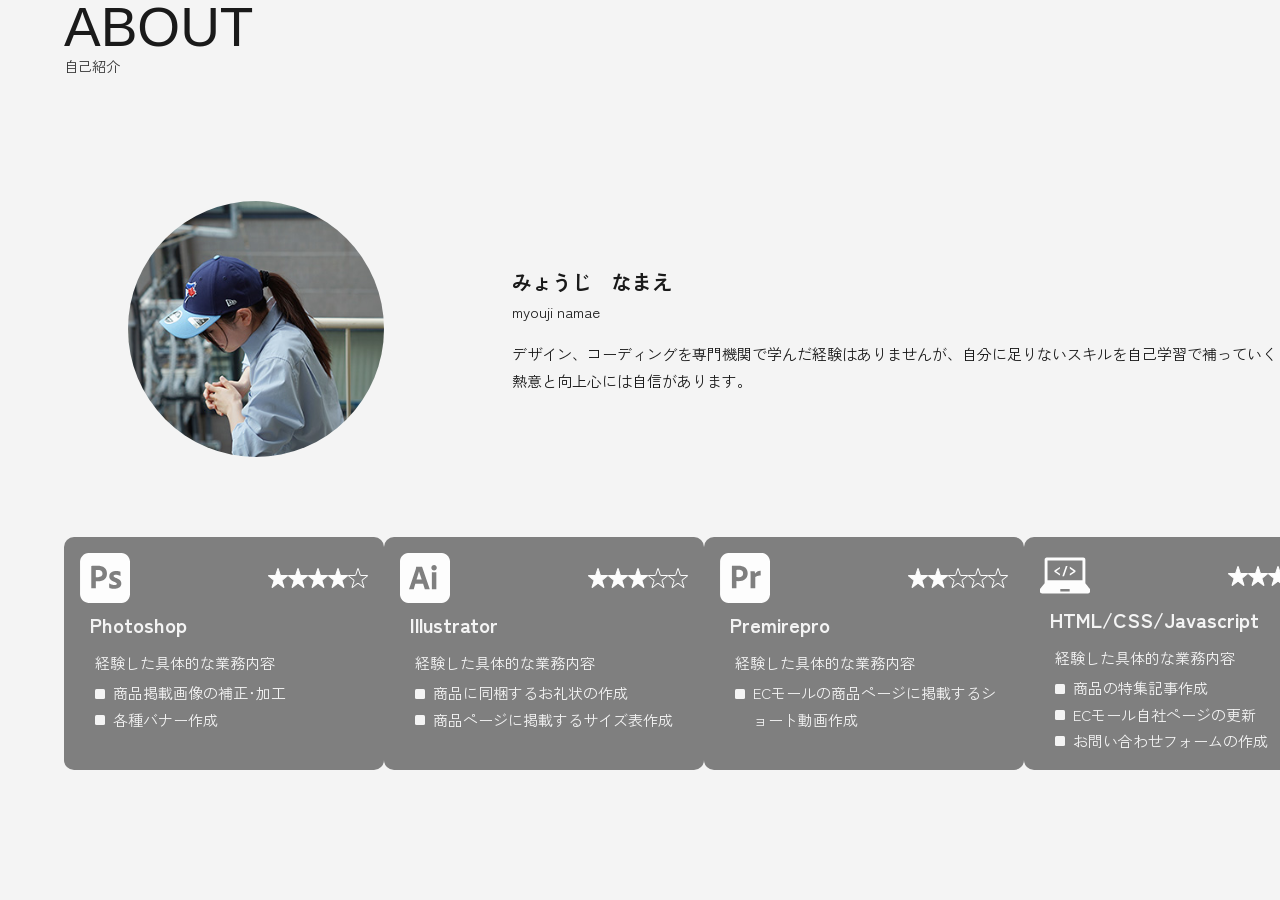
==== about.html @ 2771067e "初回ファイルの追加" ====
<!DOCTYPE html>
<html lang="ja">

<head>
    <meta charset="UTF-8">
    <meta name="viewport" content="width=device-width, initial-scale=1.0">
    <title>About</title>
    <link rel="stylesheet" href="css/destyle.css" type="text/css">
    <link rel="stylesheet" href="css/style.css" type="text/css">
    <link rel="preconnect" href="https://fonts.googleapis.com">
    <link rel="preconnect" href="https://fonts.gstatic.com" crossorigin>
    <link
        href="https://fonts.googleapis.com/css2?family=Google+Sans+Flex:opsz,wght@6..144,1..1000&family=Zen+Kaku+Gothic+Antique&display=swap"
        rel="stylesheet">
</head>

<body>
    <div id="selfintro_wrap">
        <h2 class="sans_flex">ABOUT</h2>
        <div class="section_subtitle">自己紹介</div>
        <div class="selfportrait_wrap">
            <p class="me_img"><img src="img/icon.jpg" alt="みょうじ　なまえ"></p>
            <div class="me_text">
                <p class="name">みょうじ　なまえ</p>
                <p class="name_deco">myouji namae</p>

                <p>
                    デザイン、コーディングを専門機関で学んだ経験はありませんが、自分に足りないスキルを自己学習で補っていく熱意と向上心には自信があります。 </p>
            </div>
        </div>

        <div class="skill">
            <div class="skill_swiper">
                <ul class="skillcard_wrap swiper-wrapper">
                    <li class="skillcard ps swiper-slide">
                        <div class="skill_title">
                            <p class="skill_icon">
                                <img src="img/ps.svg" alt="Photoshopのアイコン">
                            </p>
                            <div class="star_flex">
                                <p class="star">
                                    <img src="img/star_black.svg" alt="星マーク">
                                </p>
                                <p class="star">
                                    <img src="img/star_black.svg" alt="星マーク">
                                </p>
                                <p class="star">
                                    <img src="img/star_black.svg" alt="星マーク">
                                </p>
                                <p class="star">
                                    <img src="img/star_black.svg" alt="星マーク">
                                </p>
                                <p class="star">
                                    <img src="img/star_white.svg" alt="星マーク">
                                </p>
                            </div>
                        </div>
                        <h3>Photoshop</h3>

                        <span>
                            <h4>経験した具体的な業務内容</h4>
                            <ul class="detail">
                                <li>商品掲載画像の補正･加工</li>
                                <li>各種バナー作成</li>
                            </ul>
                        </span>
                    </li>
                    <li class="skillcard ai swiper-slide">
                        <div class="skill_title">
                            <p class="skill_icon">
                                <img src="img/ai.svg" alt="Illustratorのアイコン">
                            </p>
                            <div class="star_flex">
                                <p class="star">
                                    <img src="img/star_black.svg" alt="星マーク">
                                </p>
                                <p class="star">
                                    <img src="img/star_black.svg" alt="星マーク">
                                </p>
                                <p class="star">
                                    <img src="img/star_black.svg" alt="星マーク">
                                </p>
                                <p class="star">
                                    <img src="img/star_white.svg" alt="星マーク">
                                </p>
                                <p class="star">
                                    <img src="img/star_white.svg" alt="星マーク">
                                </p>
                            </div>
                        </div>
                        <h3>Illustrator</h3>
                        <span>
                            <h4>経験した具体的な業務内容</h4>
                            <ul class="detail">
                                <li>商品に同梱するお礼状の作成</li>
                                <li>商品ページに掲載するサイズ表作成</li>
                            </ul>
                        </span>
                    </li>
                    <li class="skillcard pre swiper-slide">
                        <div class="skill_title">
                            <p class="skill_icon">
                                <img src="img/pre.svg" alt="Premireproのアイコン">
                            </p>
                            <div class="star_flex">
                                <p class="star">
                                    <img src="img/star_black.svg" alt="星マーク">
                                </p>
                                <p class="star">
                                    <img src="img/star_black.svg" alt="星マーク">
                                </p>
                                <p class="star">
                                    <img src="img/star_white.svg" alt="星マーク">
                                </p>
                                <p class="star">
                                    <img src="img/star_white.svg" alt="星マーク">
                                </p>
                                <p class="star">
                                    <img src="img/star_white.svg" alt="星マーク">
                                </p>
                            </div>
                        </div>
                        <h3>Premirepro</h3>
                        <span>
                            <h4>経験した具体的な業務内容</h4>
                            <ul class="detail">
                                <li>ECモールの商品ページに掲載するショート動画作成</li>
                            </ul>
                        </span>
                    </li>
                    <li class="skillcard hc swiper-slide">
                        <div class="skill_title">
                            <p class="skill_icon">
                                <img src="img/coading.svg" alt="HTML/CSSのアイコン">
                            </p>
                            <div class="star_flex">
                                <p class="star">
                                    <img src="img/star_black.svg" alt="星マーク">
                                </p>
                                <p class="star">
                                    <img src="img/star_black.svg" alt="星マーク">
                                </p>
                                <p class="star">
                                    <img src="img/star_black.svg" alt="星マーク">
                                </p>
                                <p class="star">
                                    <img src="img/star_black.svg" alt="星マーク">
                                </p>
                                <p class="star">
                                    <img src="img/star_white.svg" alt="星マーク">
                                </p>
                            </div>
                        </div>
                        <h3>HTML/CSS/Javascript</h3>
                        <span>
                            <h4>経験した具体的な業務内容</h4>
                            <ul class="detail">
                                <li>商品の特集記事作成</li>
                                <li>ECモール自社ページの更新</li>
                                <li>お問い合わせフォームの作成</li>
                            </ul>
                        </span>
                    </li>
                    <li class="skillcard js swiper-slide">
                        <div class="skill_title">
                            <p class="skill_icon">
                                <img src="img/camera.svg" alt="カメラのアイコン">
                            </p>
                            <div class="star_flex">
                                <p class="star">
                                    <img src="img/star_black.svg" alt="星マーク">
                                </p>
                                <p class="star">
                                    <img src="img/star_black.svg" alt="星マーク">
                                </p>
                                <p class="star">
                                    <img src="img/star_black.svg" alt="星マーク">
                                </p>
                                <p class="star">
                                    <img src="img/star_black.svg" alt="星マーク">
                                </p>
                                <p class="star">
                                    <img src="img/star_white.svg" alt="星マーク">
                                </p>
                            </div>
                        </div>
                        <h3>一眼レフカメラを用いた撮影</h3>
                        <span>
                            <h4>経験した具体的な業務内容</h4>
                            <ul class="detail">
                                <li>商品掲載画像の撮影</li>
                                <li>アパレル商品の着用画像撮影</li>
                                <li>ショート動画用の動画撮影</li>
                            </ul>
                        </span>
                    </li>
                    <li class="skillcard marketing swiper-slide">
                        <div class="skill_title">
                            <p class="skill_icon">
                                <img src="img/marketing.svg" alt="marketingのアイコン">
                            </p>
                            <div class="star_flex">
                                <p class="star">
                                    <img src="img/star_black.svg" alt="星マーク">
                                </p>
                                <p class="star">
                                    <img src="img/star_black.svg" alt="星マーク">
                                </p>
                                <p class="star">
                                    <img src="img/star_white.svg" alt="星マーク">
                                </p>
                                <p class="star">
                                    <img src="img/star_white.svg" alt="星マーク">
                                </p>
                                <p class="star">
                                    <img src="img/star_white.svg" alt="星マーク">
                                </p>
                            </div>
                        </div>
                        <h3>マーケティング/SNS</h3>
                        <span>
                            <h4>経験した具体的な業務内容</h4>
                            <ul class="detail">
                                <li>Instagramのフィード作成</li>
                                <li>Xのポスト作成</li>
                            </ul>
                        </span>
                    </li>

                </ul>
            </div>
        </div>
    </div>
</body>

</html>
---- css/destyle.css ----
/*! destyle.css v4.0.1 | MIT License | https://github.com/nicolas-cusan/destyle.css */

/* Reset box-model and set borders */
/* ============================================ */

*,
::before,
::after {
  box-sizing: border-box;
  border-style: solid;
  border-width: 0;
  min-width: 0;
}

/* Document */
/* ============================================ */

/**
 * 1. Correct the line height in all browsers.
 * 2. Prevent adjustments of font size after orientation changes in iOS.
 * 3. Remove gray overlay on links for iOS.
 */

html {
  line-height: 1.15; /* 1 */
  -webkit-text-size-adjust: 100%; /* 2 */
  -webkit-tap-highlight-color: transparent; /* 3*/
}

/* Sections */
/* ============================================ */

/**
 * Remove the margin in all browsers.
 */

body {
  margin: 0;
}

/**
 * Render the `main` element consistently in IE.
 */

main {
  display: block;
}

/* Vertical rhythm */
/* ============================================ */

p,
table,
blockquote,
address,
pre,
iframe,
form,
figure,
dl {
  margin: 0;
}

/* Headings */
/* ============================================ */

h1,
h2,
h3,
h4,
h5,
h6 {
  font-size: inherit;
  font-weight: inherit;
  margin: 0;
}

/* Lists (enumeration) */
/* ============================================ */

ul,
ol {
  margin: 0;
  padding: 0;
  list-style: none;
}

/* Lists (definition) */
/* ============================================ */

dt {
  font-weight: bold;
}

dd {
  margin-left: 0;
}

/* Grouping content */
/* ============================================ */

/**
 * 1. Add the correct box sizing in Firefox.
 * 2. Show the overflow in Edge and IE.
 */

hr {
  box-sizing: content-box; /* 1 */
  height: 0; /* 1 */
  overflow: visible; /* 2 */
  border-top-width: 1px;
  margin: 0;
  clear: both;
  color: inherit;
}

/**
 * 1. Correct the inheritance and scaling of font size in all browsers.
 * 2. Correct the odd `em` font sizing in all browsers.
 */

pre {
  font-family: monospace, monospace; /* 1 */
  font-size: inherit; /* 2 */
}

address {
  font-style: inherit;
}

/* Text-level semantics */
/* ============================================ */

/**
 * Remove the gray background on active links in IE 10.
 */

a {
  background-color: transparent;
  text-decoration: none;
  color: inherit;
}

/**
 * 1. Remove the bottom border in Chrome 57-
 * 2. Add the correct text decoration in Chrome, Edge, IE, Opera, and Safari.
 */

abbr[title] {
  text-decoration: underline dotted; /* 2 */
}

/**
 * Add the correct font weight in Chrome, Edge, and Safari.
 */

b,
strong {
  font-weight: bolder;
}

/**
 * 1. Correct the inheritance and scaling of font size in all browsers.
 * 2. Correct the odd `em` font sizing in all browsers.
 */

code,
kbd,
samp {
  font-family: monospace, monospace; /* 1 */
  font-size: inherit; /* 2 */
}

/**
 * Add the correct font size in all browsers.
 */

small {
  font-size: 80%;
}

/**
 * Prevent `sub` and `sup` elements from affecting the line height in
 * all browsers.
 */

sub,
sup {
  font-size: 75%;
  line-height: 0;
  position: relative;
  vertical-align: baseline;
}

sub {
  bottom: -0.25em;
}

sup {
  top: -0.5em;
}

/* Replaced content */
/* ============================================ */

/**
 * Prevent vertical alignment issues.
 */

svg,
img,
embed,
object,
iframe {
  vertical-align: bottom;
}

/* Forms */
/* ============================================ */

/**
 * Reset form fields to make them styleable.
 * 1. Make form elements stylable across systems iOS especially.
 * 2. Inherit text-transform from parent.
 */

button,
input,
optgroup,
select,
textarea {
  -webkit-appearance: none; /* 1 */
  appearance: none;
  vertical-align: middle;
  color: inherit;
  font: inherit;
  background: transparent;
  padding: 0;
  margin: 0;
  border-radius: 0;
  text-align: inherit;
  text-transform: inherit; /* 2 */
}

/**
 * Correct cursors for clickable elements.
 */

button,
[type="button"],
[type="reset"],
[type="submit"] {
  cursor: pointer;
}

button:disabled,
[type="button"]:disabled,
[type="reset"]:disabled,
[type="submit"]:disabled {
  cursor: default;
}

/**
 * Improve outlines for Firefox and unify style with input elements & buttons.
 */

:-moz-focusring {
  outline: auto;
}

select:disabled {
  opacity: inherit;
}

/**
 * Remove padding
 */

option {
  padding: 0;
}

/**
 * Reset to invisible
 */

fieldset {
  margin: 0;
  padding: 0;
  min-width: 0;
}

legend {
  padding: 0;
}

/**
 * Add the correct vertical alignment in Chrome, Firefox, and Opera.
 */

progress {
  vertical-align: baseline;
}

/**
 * Remove the default vertical scrollbar in IE 10+.
 */

textarea {
  overflow: auto;
}

/**
 * Correct the cursor style of increment and decrement buttons in Chrome.
 */

[type="number"]::-webkit-inner-spin-button,
[type="number"]::-webkit-outer-spin-button {
  height: auto;
}

/**
 * Correct the outline style in Safari.
 */

[type="search"] {
  outline-offset: -2px; /* 1 */
}

/**
 * Remove the inner padding in Chrome and Safari on macOS.
 */

[type="search"]::-webkit-search-decoration {
  -webkit-appearance: none;
}

/**
 * 1. Correct the inability to style clickable types in iOS and Safari.
 * 2. Fix font inheritance.
 */

::-webkit-file-upload-button {
  -webkit-appearance: button; /* 1 */
  font: inherit; /* 2 */
}

/**
 * Fix appearance for Firefox
 */
[type="number"] {
  -moz-appearance: textfield;
}

/**
 * Clickable labels
 */

label[for] {
  cursor: pointer;
}

/* Interactive */
/* ============================================ */

/*
 * Add the correct display in Edge, IE 10+, and Firefox.
 */

details {
  display: block;
}

/*
 * Add the correct display in all browsers.
 */

summary {
  display: list-item;
}

/*
 * Remove outline for editable content.
 */

[contenteditable]:focus {
  outline: auto;
}

/* Tables */
/* ============================================ */

/**
1. Correct table border color inheritance in all Chrome and Safari.
*/

table {
  border-color: inherit; /* 1 */
  border-collapse: collapse;
}

caption {
  text-align: left;
}

td,
th {
  vertical-align: top;
  padding: 0;
}

th {
  text-align: left;
  font-weight: bold;
}
---- css/style.css ----
@charset "utf-8";

/* 基本 */
html {
    scroll-behavior: smooth;
}

@view-transition {
    navigation: auto;
}

:root {
    --basecolor: #f4f4f4;
    --accentcolor: #d83a3a;
    --fontcolor: #1a1a1a;
    --darkgray: #7f7f7f;
}

* {
    box-sizing: border-box;
}

html {
    scroll-behavior: smooth;
}

img,
svg {
    display: block;
    max-width: 100%;
}

body {
    background-color: var(--basecolor);
    color: var(--fontcolor);
    font-size: 15px;
    font-family: "Zen Kaku Gothic Antique", sans-serif;
    line-height: 1.75;
}

section {
    margin-bottom: 7rem;
}

#works_wrap,
.hero_wrap,
#selfintro_wrap,
.contact_wrap,
#thanks_wrap,
#works01_wrap,
#works02_wrap,
#works03_wrap,
#works04_wrap {
    width: 1200px;
    margin: auto;
}

#works01_wrap,
#works02_wrap,
#works03_wrap,
#works04_wrap {
    margin-top: 5rem;
}

h1 {
    font-size: 100px;
    letter-spacing: 0.4 !important;
    line-height: 1.25;
}

h2 {
    font-size: 55px;
    line-height: 1;
}

h3 {
    font-size: 20px;
    font-weight: 700;
    padding: 0.25rem 0 0.5rem 0.5em;
}

h4 {
    padding-left: 1em;
    padding-bottom: 0.25rem;
}

h5 {
    font-size: 55px;
    font-weight: normal;
    margin: 0;
    line-height: 1;
}

.sans_flex {
    font-family: "Google Sans Flex", sans-serif;
}

.section_subtitle {
    font-size: 14px;
    color: #333;
    margin: 0.25rem 0;
    line-height: 1;
    margin-bottom: 3rem;
}

/* テキストリビール */
.reveal-line {
    display: block;
}

.text-reveal {
    display: block;
    overflow: hidden;
}

.text-reveal-inner {
    display: block;
    opacity: 0;
    transform: translateY(100%);
    transition: opacity 1.2s cubic-bezier(0.22, 1, 0.36, 1),
        transform 1.2s cubic-bezier(0.22, 1, 0.36, 1);
}

.text-reveal.is-animated .text-reveal-inner {
    opacity: 1;
    transform: translateY(0);
}

/* ヘッダー */
#headerContainer {
    width: 100%;
}

header {
    width: 100%;
    position: fixed;
    top: 0;
    left: 0;
    right: 0;
    z-index: 110;
    display: flex;
    align-items: center;
    justify-content: space-between;
    padding: 1.1rem 5vw;
    background-color: transparent;
    color: var(--fontcolor);
    opacity: 0;
    visibility: hidden;
    transform: translateY(-12px);
    transition: opacity .4s ease, transform .4s ease, visibility .4s ease,
        background-color .35s ease, color .35s ease;
}

header.visible {
    opacity: 1;
    visibility: visible;
    transform: translateY(0);
}

header.open {
    background-color: var(--fontcolor);
    color: var(--basecolor);
}

/* ナビ */
.logo {
    font-weight: 900;
    font-size: 1rem;
    letter-spacing: .06em;
    color: inherit;
}

.menu-btn {
    width: 32px;
    height: 22px;
    position: relative;
    background: none;
    border: none;
    cursor: pointer;
    z-index: 110;
}

.menu-btn span {
    position: absolute;
    left: 0;
    right: 0;
    height: 2px;
    background: currentColor;
    transition: transform .35s ease, opacity .35s ease, background .35s ease;
}

.menu-btn span:nth-child(1) {
    top: 0;
}

.menu-btn span:nth-child(2) {
    top: 10px;
}

.menu-btn span:nth-child(3) {
    top: 20px;
}

.menu-btn.open span:nth-child(1) {
    transform: translateY(10px) rotate(45deg);
}

.menu-btn.open span:nth-child(2) {
    opacity: 0;
}

.menu-btn.open span:nth-child(3) {
    transform: translateY(-10px) rotate(-45deg);
}

.nav-overlay {
    position: fixed;
    inset: 0;
    background: var(--fontcolor);
    z-index: 105;
    display: flex;
    flex-direction: column;
    align-items: flex-start;
    justify-content: center;
    gap: 1.6rem;
    padding: 0 10vw;
    transform: translateY(-100%);
    transition: transform .5s cubic-bezier(.2, .7, .2, 1);
}

.nav-overlay.open {
    transform: translateY(0);
}

.nav-overlay a {
    color: var(--basecolor);
    font-size: 2rem;
    font-weight: 700;
    position: relative;
    padding-bottom: .15em;
}

.nav-overlay a::after {
    content: "";
    position: absolute;
    left: 0;
    bottom: 0;
    height: 3px;
    width: 0;
    background: var(--accentcolor);
    transition: width .35s ease;
}

.nav-overlay a:hover::after,
.nav-overlay a:focus-visible::after {
    width: 100%;
}

.nav-overlay small {
    color: var(--accentcolor);
    letter-spacing: .2em;
    font-size: .7rem;
}

/* HERO */
#hero {
    width: 100%;
    aspect-ratio: 16 / 9;
    padding: 10rem;
}

/* WORKS */
.works_wrap .swiper {
    overflow: hidden;
}

.works_card {
    display: flex;
    gap: 1rem;

}

.works_card li {
    width: calc((100% / 4) - 1rem);
    height: auto;
    aspect-ratio: 3 / 4;
    border-radius: 10px;
    background-color: #dedede;
    display: flex;
    align-items: var(--darkgray);
    position: relative;
}

.works_card li {
    background-image: linear-gradient(transparent, #0000007d);
    background-size: cover;
    background-position: center;
}

.works_card li:first-child {
    background-image: url(../img/mock01.webp);
}

.works_card li:nth-child(2) {
    background-image: url(../img/works02.webp);
}

.works_card li:nth-child(3) {
    background-image: url(../img/works03.webp);
}

.works_card li:nth-child(4) {
    background-image: url(../img/works04.webp);
}

.bc_gradation {
    display: inline-block;
    width: 100%;
}

.works_title {
    position: absolute;
    bottom: 0.5rem;
    left: 0.5rem;
}

/* ABOUT */
.selfportrait_wrap {
    padding: 5rem 0;
    display: flex;
    justify-content: space-around;
    align-items: center;
}

.me_img {
    width: 20%;
}

.me_img img {
    border-radius: 50%;
}

.me_text {
    width: 60%;
}

.name {
    font-size: 20px;
    font-weight: 600;
}

.name_deco {
    margin-bottom: 1rem;
}

.skill_swiper {
    width: 100%;
    overflow: hidden;
}

.skillcard_wrap {
    width: 100%;
    display: flex;
    flex-wrap: nowrap;
}

.skillcard {
    flex-shrink: 0;
    width: min(320px, 78vw);
    border-radius: 10px;
    color: var(--basecolor);
    padding: 1rem;
    background-color: var(--darkgray);
}


.skill_icon {
    width: 50px;

}

.skill_title {
    display: flex;
    align-items: center;
    justify-content: space-between;
}

.star_flex {
    display: flex;
}

.star {
    width: 20px;
    height: 20px;
}

.star img {
    width: 100%;
    height: 100%;
    object-fit: fill;
    /* アスペクト比を無視して枠いっぱいに広げる */
    display: block;
    /* インライン要素特有の隙間を消す */
}

.detail {
    padding-left: 1em;
}

.detail li {
    display: flex;
    align-items: flex-start;
    gap: 0.5em;
}

.detail li::before {
    content: "";
    width: 10px;
    height: 10px;
    border-radius: 1.5px;
    background-color: var(--basecolor);
    flex-shrink: 0;
    margin-top: 0.55em;
}


/* CONTACT */

.contact_form {
    width: 800px;
    margin: auto;
}

.lead-text {
    font-size: 14px;
    line-height: 1.9;
    margin-bottom: 8px;
}

.lead-note {
    font-size: 12px;
    line-height: 1.8;
    color: #555;
    margin: 0;
}

form {
    margin-top: 40px;
}

.form-group {
    margin-bottom: 24px;
}

label {
    display: flex;
    align-items: center;
    font-size: 13px;
    font-weight: 600;
    margin-bottom: 8px;
}

.required {
    color: #d0021b;
    font-size: 11px;
    font-weight: 600;
    margin-left: 8px;
    border: 1px solid #d0021b;
    padding: 1px 6px;
    border-radius: 2px;
}

input[type="text"],
input[type="email"],
textarea {
    width: 100%;
    padding: 14px 16px;
    font-size: 14px;
    border: 0.25px #555 solid;
    background-color: #ffffff;
    border-radius: 5px;
    font-family: inherit;
}

textarea {
    min-height: 160px;
    resize: vertical;
}

input:focus,
textarea:focus {
    outline: 2px solid #333;
}

.submit-area {
    text-align: center;
}

button.submit-btn {
    width: 100%;
    max-width: 340px;
    padding: 20px 0;
    background-color: var(--fontcolor);
    color: #ffffff;
    border: none;
    font-size: 15px;
    font-weight: 600;
    letter-spacing: 0.1em;
    cursor: pointer;
    border-radius: 10px;
    transition: 0.3s ease-in-out;
    text-align: center;
}

button.submit-btn:hover {
    letter-spacing: 0.2em;
}

.error-message {
    color: #d00;
    font-size: 14px;
    margin: 0 0 15px;
    text-align: center;
}

/* WORKS詳細ページ（共通） */
.work-breadcrumb {
    margin-bottom: 2.5rem;
}

.work-breadcrumb a {
    display: inline-flex;
    align-items: center;
    gap: 0.5em;
    font-size: 13px;
    color: var(--darkgray);
    transition: color .25s ease;
}

.work-breadcrumb a::before {
    content: "←";
    display: inline-block;
    transition: transform .25s ease;
}

.work-breadcrumb a:hover {
    color: var(--accentcolor);
}

.work-breadcrumb a:hover::before {
    transform: translateX(-3px);
}

.work-category {
    display: inline-block;
    font-size: 13px;
    font-weight: 700;
    letter-spacing: 0.15em;
    color: var(--accentcolor);
    margin-bottom: 0.75rem;
}

.work-hero {
    margin-bottom: 3.5rem;
}

.work-hero h1 {
    font-size: 60px;
    margin-bottom: 1.5rem;
}

.work-hero .hero_copy {
    max-width: 700px;
    color: #333;
}

.work-meta-list {
    display: flex;
    flex-wrap: wrap;
    gap: 2rem 4rem;
    margin: 3rem 0 5rem;
    padding: 2rem 0;
    border-top: 1px solid #ccc;
    border-bottom: 1px solid #ccc;
}

.work-meta-list dt {
    font-size: 12px;
    letter-spacing: 0.1em;
    color: #777;
    margin-bottom: 0.4rem;
}

.work-meta-list dd {
    font-size: 15px;
    font-weight: 600;
}

.work-link-btn {
    display: inline-block;
    width: 100%;
    max-width: 340px;
    text-align: center;
    margin-top: 0.5rem;
    padding: 0.9rem 2.2rem;
    background-color: var(--fontcolor);
    color: #ffffff;
    border-radius: 10px;
    font-size: 14px;
    letter-spacing: 0.05em;
    transition: 0.4s ease-in-out;
}

.work-link-btn:hover {
    letter-spacing: 0.2em;
}

.view_site {
    text-align: center;
}

.work-nextprev {
    display: flex;
    justify-content: space-between;
    margin: 5rem 0 3rem;
    padding-top: 2.5rem;
    border-top: 1px solid #ccc;
    font-size: 13px;
}

.work-nextprev a {
    color: var(--darkgray);
}

.work-nextprev a:hover {
    color: var(--accentcolor);
}



/* works01：横長モックアップ */
.work-mockup {
    width: 100%;
    aspect-ratio: 16 / 4.5;
    border-radius: 10px;
    overflow: hidden;
    background-color: #dedede;
    margin-bottom: 4rem;
}

.work-mockup img {
    width: 100%;
    height: 100%;
    object-fit: cover;
}

.work-gallery {
    display: flex;
    flex-direction: column;
    gap: 2rem;
    margin-bottom: 4rem;
}

.work-gallery img {
    width: 100%;
    border-radius: 10px;
    background-color: #dedede;
}

.work-detail-text {
    margin-bottom: 4rem;
}

.work-detail-text h3 {
    padding-left: 0;
}

.work-detail-text p {
    max-width: 800px;
}

/* works03：バナー3サイズ */
.banner-showcase {
    display: flex;
    flex-direction: column;
    gap: 4rem;
    margin-bottom: 4rem;
}

.banner-item h3 {
    padding-left: 0;
    margin-bottom: 1rem;
    display: flex;
    align-items: baseline;
    gap: 0.75em;
}

.banner-item .banner-size {
    font-size: 13px;
    font-weight: 400;
    color: #777;
}

.banner-frame {
    display: flex;
    align-items: center;
    justify-content: center;
    background-color: #dedede;
    border-radius: 10px;
    overflow: hidden;
}

.banner-frame img {
    width: 100%;
    height: 100%;
    object-fit: cover;
}

.banner-frame.size-leaderboard {
    width: 100%;
    max-width: 700px;
    aspect-ratio: 16 / 9;
}

.banner-frame.size-rectangle {
    width: 100%;
    max-width: 300px;
    aspect-ratio: 1 / 1;
}

.banner-frame.size-skyscraper {
    width: 100%;
    max-width: 1000px;
    aspect-ratio: 36 / 7;
}

/* works04：ショート動画 */
.video-showcase {
    margin-bottom: 4rem;
}

.video-frame {
    position: relative;
    width: 100%;
    max-width: 420px;
    aspect-ratio: 9 / 16;
    margin: 0 auto;
    background-color: #000;
    border-radius: 10px;
    overflow: hidden;
}

.video-frame video,
.video-frame iframe {
    display: block;
    width: 100%;
    height: 100%;
    object-fit: cover;
    border: 0;
}


/* サンクスページ */
#thanks_wrap {
    margin-top: 40vh;
}

@media screen and (max-width: 1299px) {

    /* 基本 */
    .hero_wrap,
    .contact_wrap,
    #thanks_wrap,
    #footer_wrap,
    #works01_wrap,
    #works02_wrap,
    #works03_wrap,
    #works04_wrap {
        width: 80%;
        margin: auto;
    }

    #works_wrap,
    #selfintro_wrap {
        width: 100%;
        margin-left: 5%;
    }

    /* ヘッダー */
    /* ナビ */
    /* HERO */
    #hero {
        padding: 10rem 4rem;
    }

    /* WORKS */
    .works_card {
        flex-wrap: wrap;
    }

    /* WORKS詳細ページ */
    .work-hero h1 {
        font-size: 46px;
    }

    .banner-frame.size-leaderboard,
    .banner-frame.size-rectangle {
        max-width: 100%;
    }

    .works_card li {
        width: calc((100% / 2) - 1rem);
        height: auto;
        aspect-ratio: 4 / 3;
        border-radius: 10px;
        background-color: #dedede;
    }

    /* ABOUT */

    /* CONTACT */
    .contact_form {
        width: 100%;
        margin: auto;
    }

    @media screen and (max-width: 767px) {

        /* 基本 */
        .hero_wrap,
        .contact_wrap,
        #thanks_wrap,
        #footer_wrap,
        #works01_wrap,
        #works02_wrap,
        #works03_wrap,
        #works04_wrap {
            width: 90%;
            margin: auto;
        }

        /* ヘッダー */
        /* ナビ */
        /* HERO */
        h1 {
            font-size: 70px;
        }

        h2 {
            font-size: 50px;
        }

        .text-reveal-inner {
            display: inline-block;
            width: 90%;
        }

        #hero {
            aspect-ratio: 9 / 16;
            padding: 10rem 1rem 4rem 1rem;
        }

        /* WORKS */
        #works_wrap .swiper {
            overflow: hidden;
        }

        .works_card {
            flex-wrap: nowrap;
            gap: 0;
            width: 100%;
        }

        .works_card li {
            flex-shrink: 0;
            /* Swiperが各カードの幅をpx指定で上書きするので、幅はJS側(slidesPerView)に任せる */
            height: auto;
            aspect-ratio: 1 / 1;
            border-radius: 10px;
            background-color: #dedede;
            position: relative;
        }

        @keyframes swipeHint {

            0%,
            100% {
                transform: translateX(0);
                opacity: 0.6;
            }

            50% {
                transform: translateX(6px);
                opacity: 1;
            }
        }

        /* ABOUT */
        .selfportrait_wrap {
            padding: 1rem 1rem 3rem 1rem;
            flex-direction: column;
            align-items: baseline;
        }

        .me_img {
            width: 30%;
            margin-bottom: 1rem;
        }

        .me_text {
            width: 100%;
        }

        /* CONTACT */
        .contact_form {
            width: 100%;
        }


        /* WORKS詳細ページ */
        .work-hero h1 {
            font-size: 38px;
        }

        .work-meta-list {
            gap: 1.5rem 2.5rem;
            margin: 2rem 0 3rem;
        }

        .work-mockup {
            aspect-ratio: 4 / 3;
            margin-bottom: 3rem;
        }

        .banner-showcase {
            gap: 3rem;
            margin-bottom: 3rem;
        }

        .banner-frame.size-leaderboard,
        .banner-frame.size-rectangle,
        .banner-frame.size-skyscraper {
            max-width: 100%;
        }

        .banner-frame.size-skyscraper {
            max-width: 220px;
            margin: 0 auto;
        }

        .video-frame {
            max-width: 300px;
        }

        .work-nextprev {
            flex-direction: column;
            gap: 1rem;
        }

        /* フッター */
        .copyright {
            text-align: center;
        }
    }
}
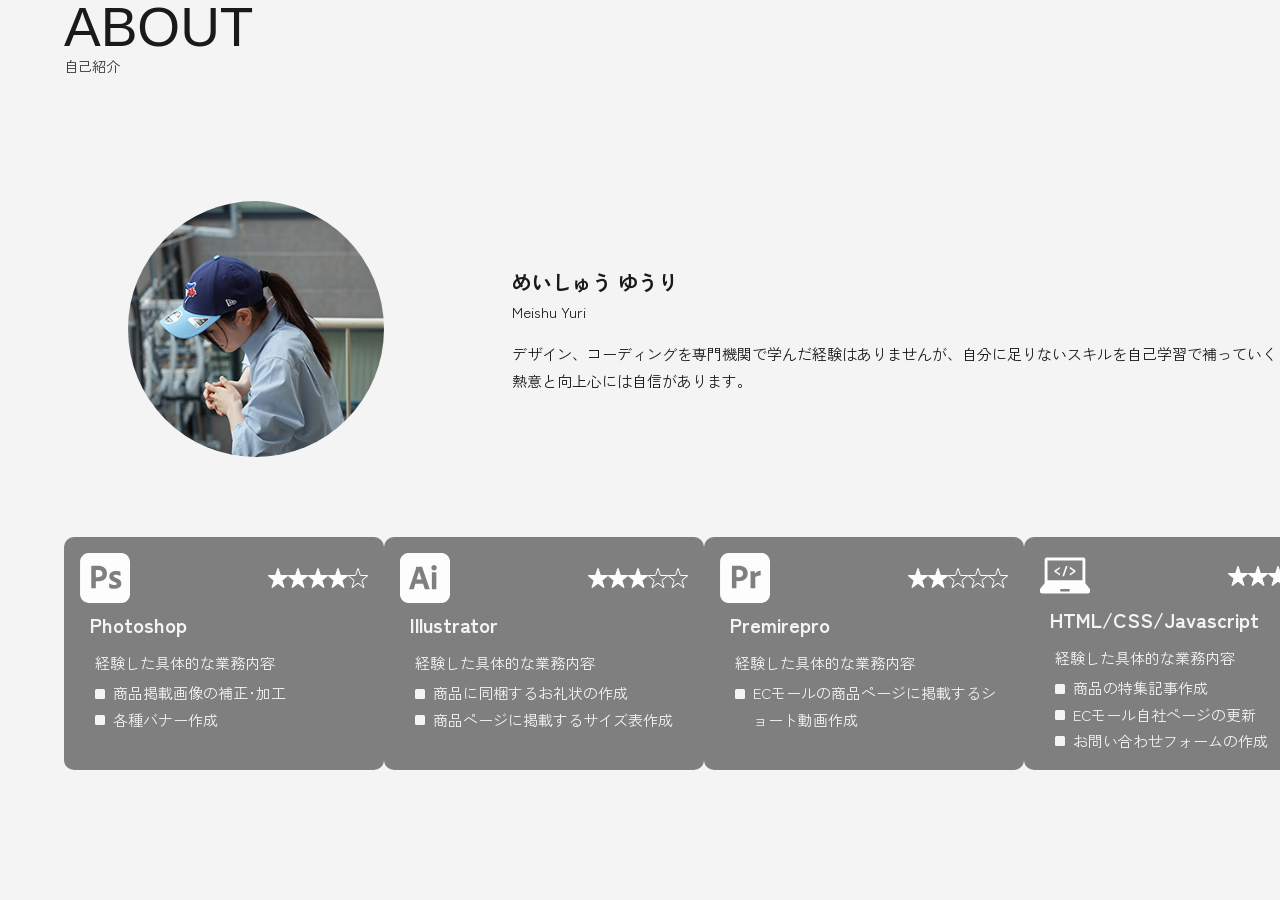
==== commit e9d19c11: "〇〇ページの修正画像の変更・追加/works02ページの修正”" ====
--- a/about.html
+++ b/about.html
@@ -4,7 +4,7 @@
 <head>
     <meta charset="UTF-8">
     <meta name="viewport" content="width=device-width, initial-scale=1.0">
-    <title>About</title>
+    <title>About | Meishu.YURI</title>
     <link rel="stylesheet" href="css/destyle.css" type="text/css">
     <link rel="stylesheet" href="css/style.css" type="text/css">
     <link rel="preconnect" href="https://fonts.googleapis.com">
@@ -19,10 +19,10 @@
         <h2 class="sans_flex">ABOUT</h2>
         <div class="section_subtitle">自己紹介</div>
         <div class="selfportrait_wrap">
-            <p class="me_img"><img src="img/icon.jpg" alt="みょうじ　なまえ"></p>
+            <p class="me_img"><img src="img/icon.jpg" alt="めいしゅう ゆうり"></p>
             <div class="me_text">
-                <p class="name">みょうじ　なまえ</p>
-                <p class="name_deco">myouji namae</p>
+                <p class="name">めいしゅう ゆうり</p>
+                <p class="name_deco">Meishu Yuri</p>
 
                 <p>
                     デザイン、コーディングを専門機関で学んだ経験はありませんが、自分に足りないスキルを自己学習で補っていく熱意と向上心には自信があります。 </p>
@@ -204,7 +204,7 @@
                                     <img src="img/star_black.svg" alt="星マーク">
                                 </p>
                                 <p class="star">
-                                    <img src="img/star_black.svg" alt="星マーク">
+                                    <img src="img/star_white.svg" alt="星マーク">
                                 </p>
                                 <p class="star">
                                     <img src="img/star_white.svg" alt="星マーク">
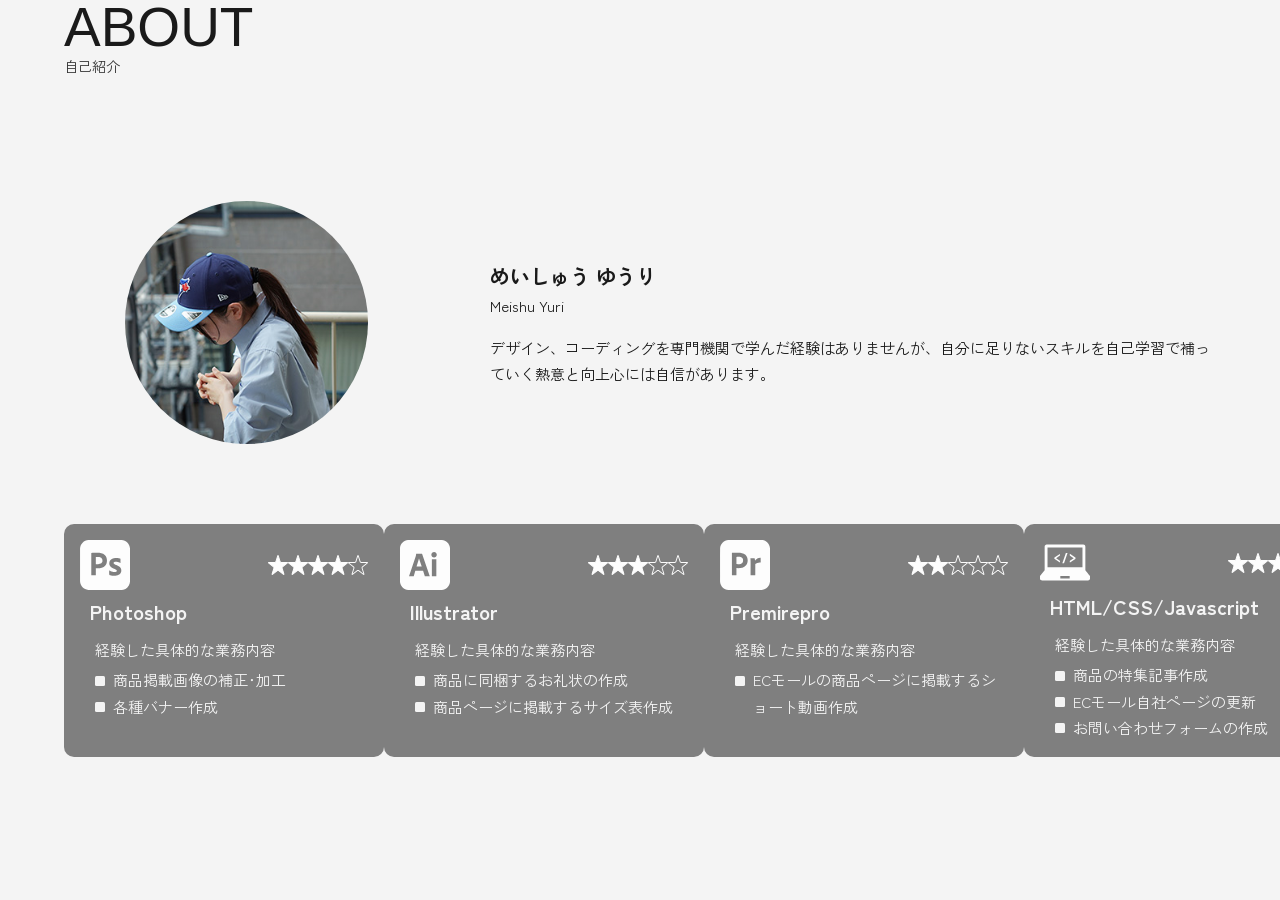
==== commit fbde0f57: "スキルカードの高さを揃える" ====
--- a/about.html
+++ b/about.html
@@ -57,13 +57,13 @@
                         </div>
                         <h3>Photoshop</h3>
 
-                        <span>
-                            <h4>経験した具体的な業務内容</h4>
-                            <ul class="detail">
+                        <div class="equal-height_wrapper">
+                            <h4>経験した具体的な業務内容</h4>
+                            <ul class="detail equal-height">
                                 <li>商品掲載画像の補正･加工</li>
                                 <li>各種バナー作成</li>
                             </ul>
-                        </span>
+                        </div>
                     </li>
                     <li class="skillcard ai swiper-slide">
                         <div class="skill_title">
@@ -89,13 +89,13 @@
                             </div>
                         </div>
                         <h3>Illustrator</h3>
-                        <span>
-                            <h4>経験した具体的な業務内容</h4>
-                            <ul class="detail">
+                        <div class="equal-height_wrapper">
+                            <h4>経験した具体的な業務内容</h4>
+                            <ul class="detail equal-height">
                                 <li>商品に同梱するお礼状の作成</li>
                                 <li>商品ページに掲載するサイズ表作成</li>
                             </ul>
-                        </span>
+                        </div>
                     </li>
                     <li class="skillcard pre swiper-slide">
                         <div class="skill_title">
@@ -121,12 +121,12 @@
                             </div>
                         </div>
                         <h3>Premirepro</h3>
-                        <span>
-                            <h4>経験した具体的な業務内容</h4>
-                            <ul class="detail">
+                        <div class="equal-height_wrapper">
+                            <h4>経験した具体的な業務内容</h4>
+                            <ul class="detail equal-height">
                                 <li>ECモールの商品ページに掲載するショート動画作成</li>
                             </ul>
-                        </span>
+                        </div>
                     </li>
                     <li class="skillcard hc swiper-slide">
                         <div class="skill_title">
@@ -152,14 +152,14 @@
                             </div>
                         </div>
                         <h3>HTML/CSS/Javascript</h3>
-                        <span>
-                            <h4>経験した具体的な業務内容</h4>
-                            <ul class="detail">
+                        <div class="equal-height_wrapper">
+                            <h4>経験した具体的な業務内容</h4>
+                            <ul class="detail equal-height">
                                 <li>商品の特集記事作成</li>
                                 <li>ECモール自社ページの更新</li>
                                 <li>お問い合わせフォームの作成</li>
                             </ul>
-                        </span>
+                        </div>
                     </li>
                     <li class="skillcard js swiper-slide">
                         <div class="skill_title">
@@ -185,14 +185,14 @@
                             </div>
                         </div>
                         <h3>一眼レフカメラを用いた撮影</h3>
-                        <span>
-                            <h4>経験した具体的な業務内容</h4>
-                            <ul class="detail">
+                        <div class="equal-height_wrapper">
+                            <h4>経験した具体的な業務内容</h4>
+                            <ul class="detail equal-height">
                                 <li>商品掲載画像の撮影</li>
                                 <li>アパレル商品の着用画像撮影</li>
                                 <li>ショート動画用の動画撮影</li>
                             </ul>
-                        </span>
+                        </div>
                     </li>
                     <li class="skillcard marketing swiper-slide">
                         <div class="skill_title">
@@ -218,13 +218,13 @@
                             </div>
                         </div>
                         <h3>マーケティング/SNS</h3>
-                        <span>
-                            <h4>経験した具体的な業務内容</h4>
-                            <ul class="detail">
+                        <div class="equal-height_wrapper">
+                            <h4>経験した具体的な業務内容</h4>
+                            <ul class="detail equal-height">
                                 <li>Instagramのフィード作成</li>
                                 <li>Xのポスト作成</li>
                             </ul>
-                        </span>
+                        </div>
                     </li>
 
                 </ul>
--- a/css/style.css
+++ b/css/style.css
@@ -371,6 +371,10 @@
     color: var(--basecolor);
     padding: 1rem;
     background-color: var(--darkgray);
+    display: flex;
+    flex-direction: column;
+    align-items: stretch;
+    height: auto;
 }
 
 
@@ -398,9 +402,7 @@
     width: 100%;
     height: 100%;
     object-fit: fill;
-    /* アスペクト比を無視して枠いっぱいに広げる */
     display: block;
-    /* インライン要素特有の隙間を消す */
 }
 
 .detail {
@@ -422,6 +424,19 @@
     flex-shrink: 0;
     margin-top: 0.55em;
 }
+
+.equal-height_wrapper {
+    display: flex;
+    flex-direction: column;
+    flex: 1;
+}
+
+.equal-height {
+    display: flex;
+    flex-direction: column;
+    flex: 1 1 auto;
+}
+
 
 
 /* CONTACT */
@@ -641,7 +656,7 @@
 /* works01：横長モックアップ */
 .work-mockup {
     width: 100%;
-    aspect-ratio: 16 / 4.5;
+    aspect-ratio: 5 / 2;
     border-radius: 10px;
     overflow: hidden;
     background-color: #dedede;
@@ -656,13 +671,13 @@
 
 .work-gallery {
     display: flex;
-    flex-direction: column;
-    gap: 2rem;
+    flex-direction: row;
+    gap: 1rem;
     margin-bottom: 4rem;
 }
 
 .work-gallery img {
-    width: 100%;
+    width: 50%;
     border-radius: 10px;
     background-color: #dedede;
 }
@@ -782,7 +797,7 @@
 
     #works_wrap,
     #selfintro_wrap {
-        width: 100%;
+        width: 95%;
         margin-left: 5%;
     }
 
@@ -928,8 +943,12 @@
         }
 
         .work-mockup {
-            aspect-ratio: 4 / 3;
+            aspect-ratio: 2 / 1;
             margin-bottom: 3rem;
+        }
+
+        .banner_item {
+            margin-bottom: none;
         }
 
         .banner-showcase {
@@ -944,7 +963,6 @@
         }
 
         .banner-frame.size-skyscraper {
-            max-width: 220px;
             margin: 0 auto;
         }
 
